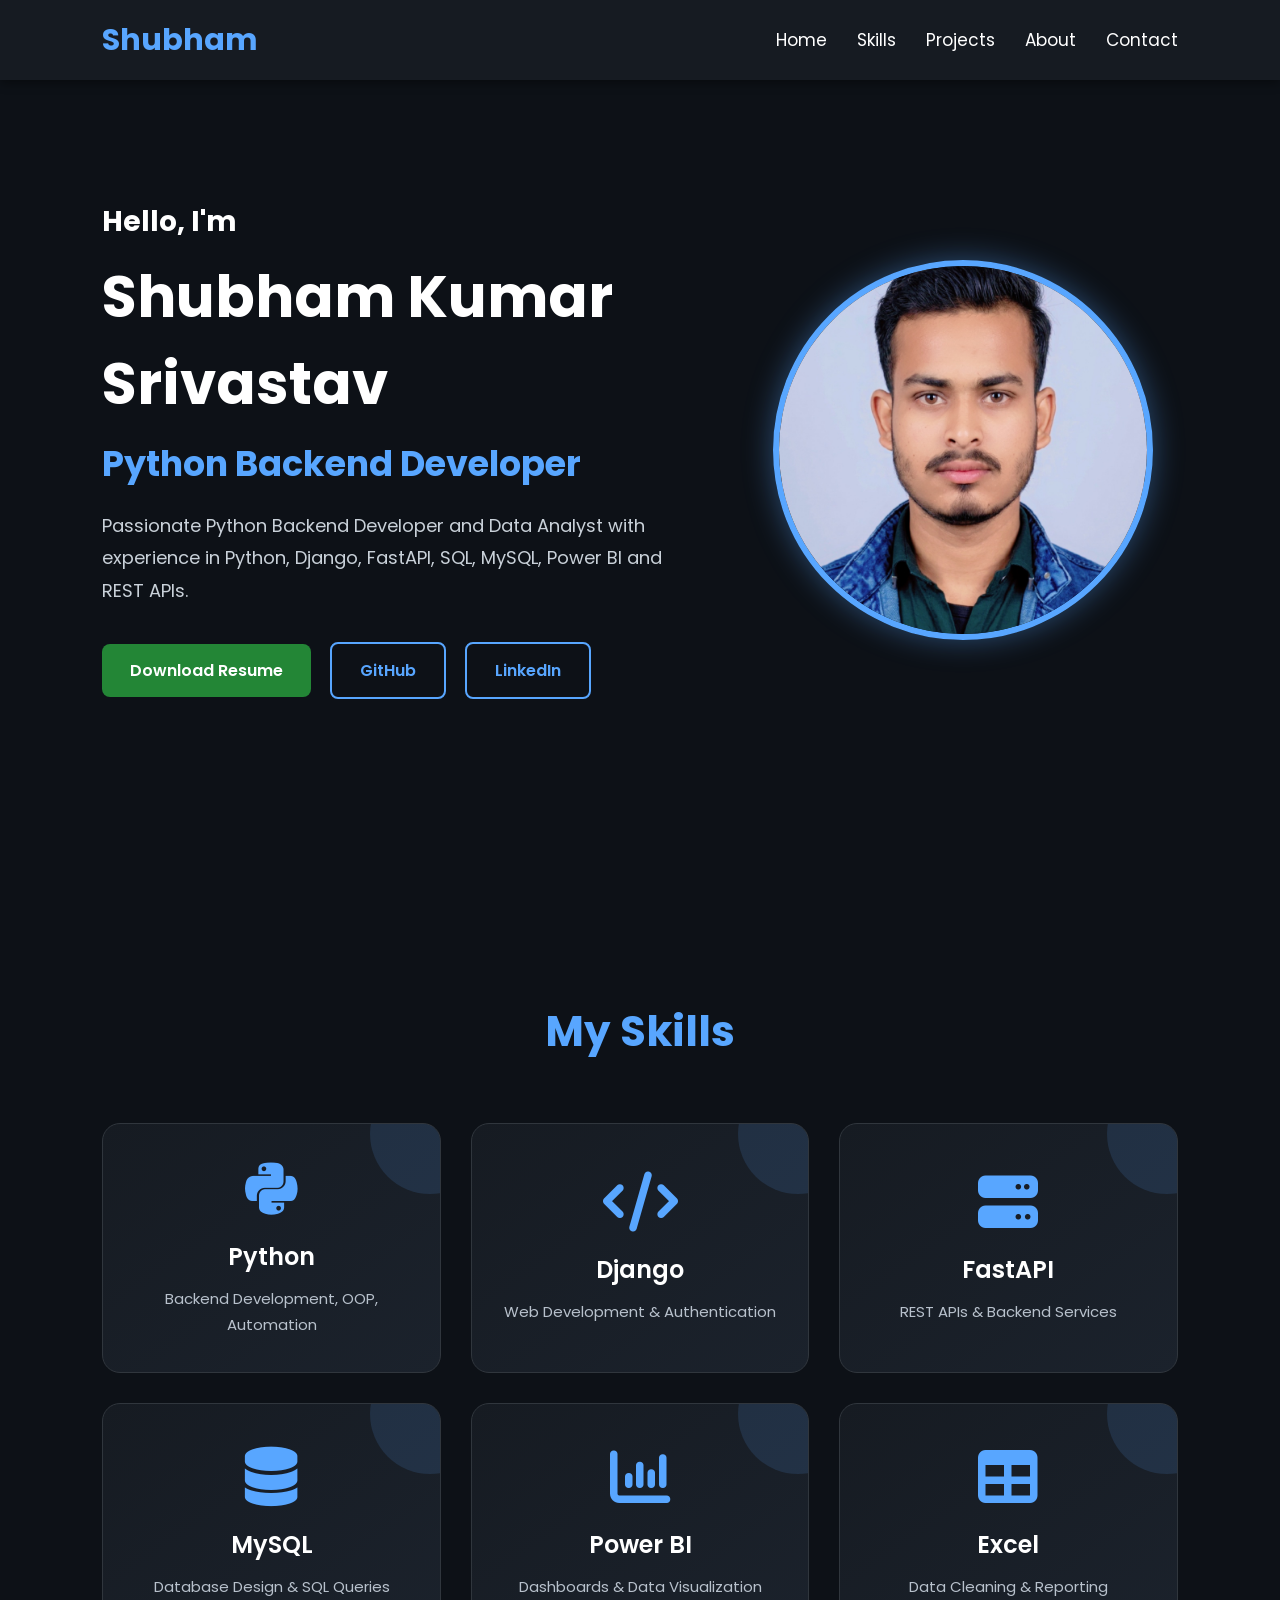
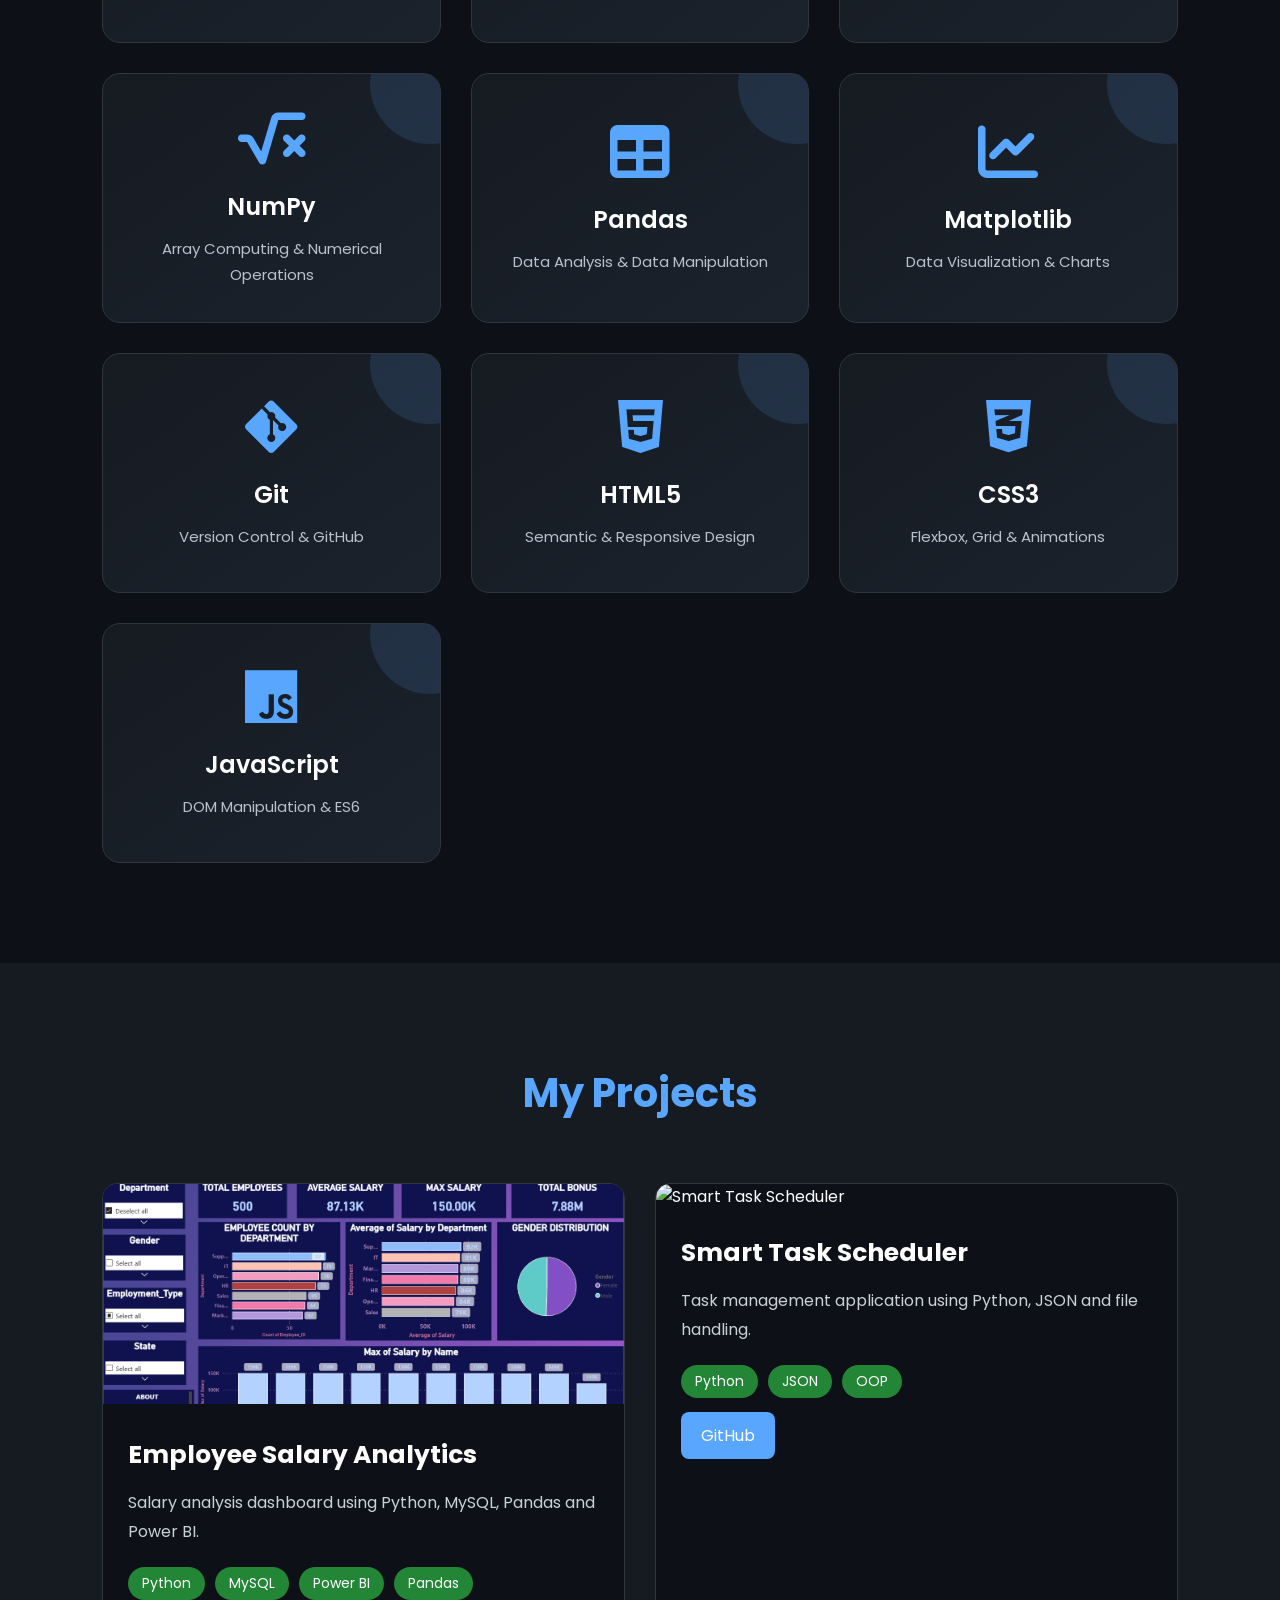
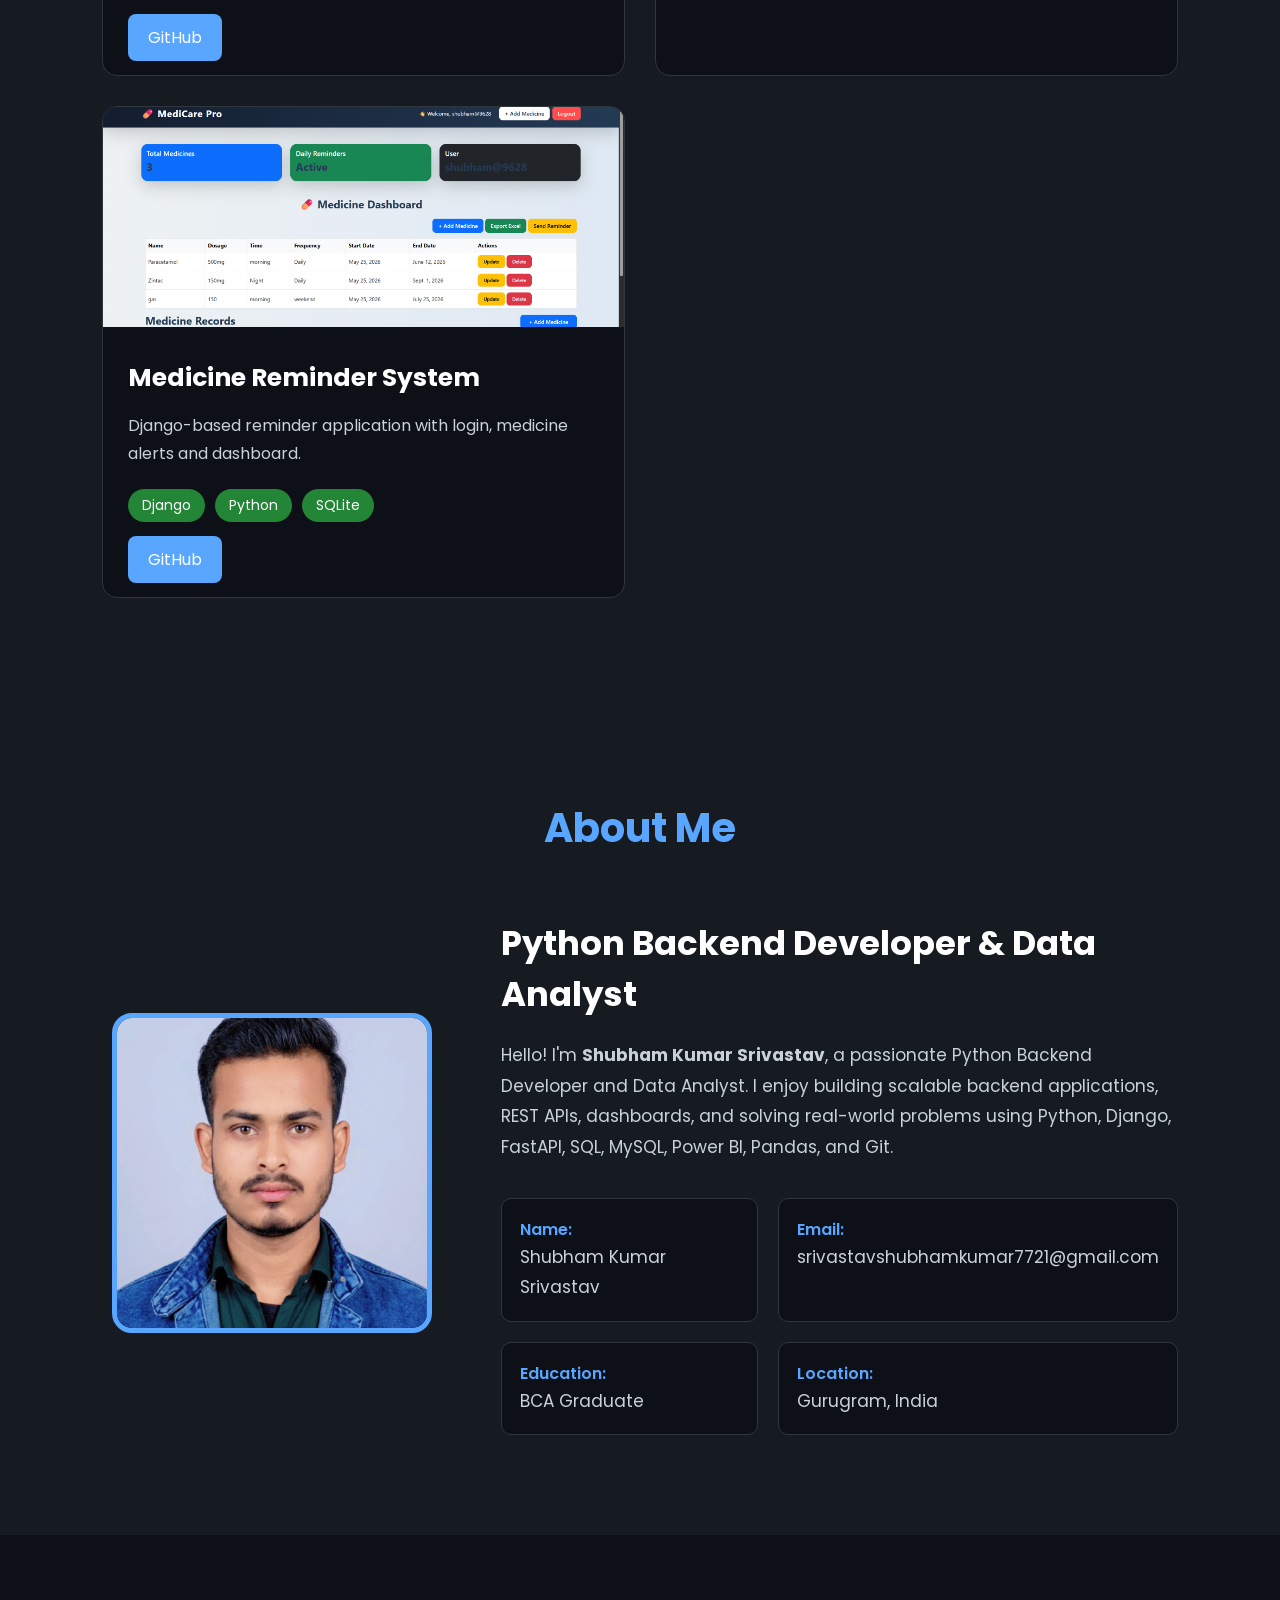
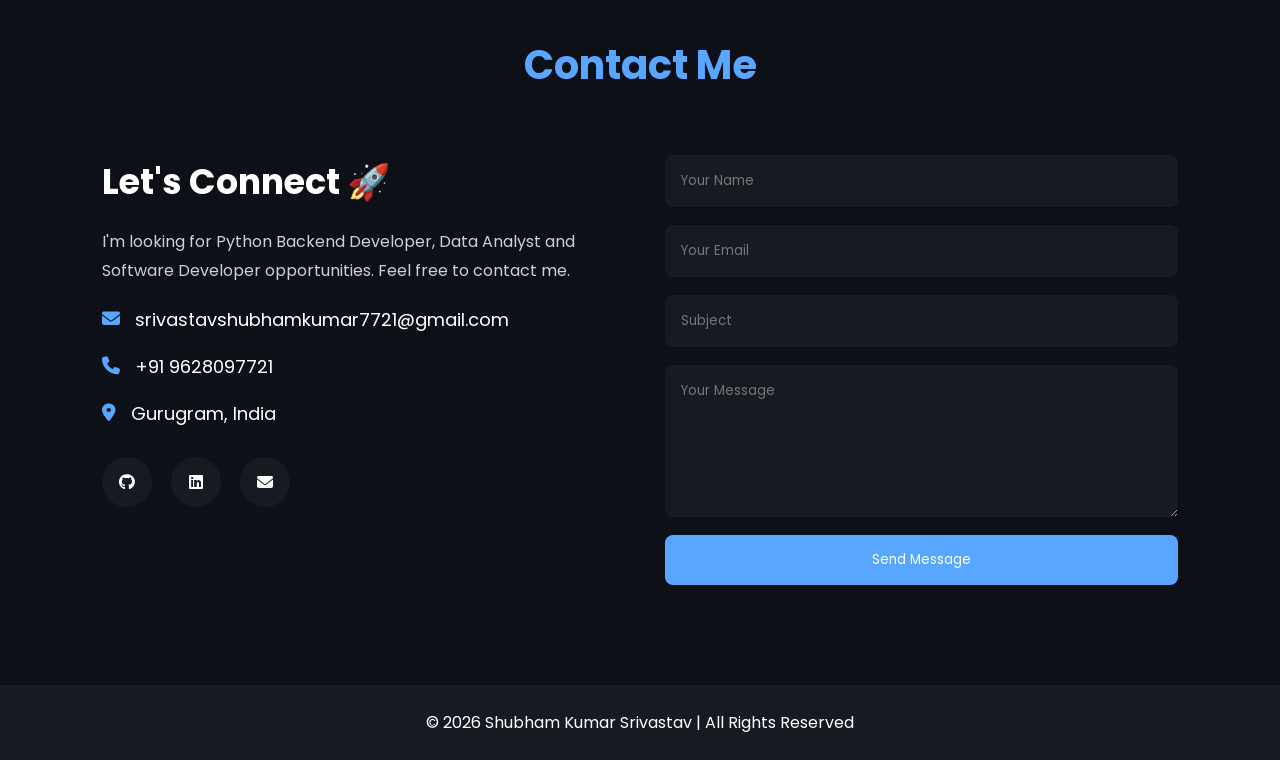
==== index.html @ 9832d1fc "Initial portfolio website" ====
<!DOCTYPE html>
<html lang="en">

<head>

    <meta charset="UTF-8">

    <meta name="viewport" content="width=device-width, initial-scale=1.0">

    <title>
        Shubham Kumar Srivastav | Python Backend Developer
    </title>

    <meta name="description"
        content="Portfolio of Shubham Kumar Srivastav - Python Backend Developer, Data Analyst and Django Developer.">

    <meta name="keywords" content="Python Developer, Django, FastAPI, Backend Developer, Data Analyst, SQL, Power BI">

    <meta name="author" content="Shubham Kumar Srivastav">

    <!-- Google Font -->

    <link rel="preconnect" href="https://fonts.googleapis.com">

    <link rel="preconnect" href="https://fonts.gstatic.com" crossorigin>

    <link href="https://fonts.googleapis.com/css2?family=Poppins:wght@300;400;500;600;700;800&display=swap"
        rel="stylesheet">

    <!-- Font Awesome -->

    <link rel="stylesheet" href="https://cdnjs.cloudflare.com/ajax/libs/font-awesome/6.7.2/css/all.min.css">

    <!-- CSS -->

    <link rel="stylesheet" href="css/style.css">

    <link rel="stylesheet" href="css/responsive.css">

</head>

<body>

    <header>

        <div class="logo">
            Shubham
        </div>

        <nav>

            <ul>

                <li><a href="#home">Home</a></li>


                <li><a href="#skills">Skills</a></li>

                <li><a href="#projects">Projects</a></li>


                <li><a href="#about">About</a></li>

                <li><a href="#contact">Contact</a></li>

            </ul>

        </nav>

    </header>

    <section id="home" class="home">

        <div class="left">

            <h3>Hello, I'm</h3>

            <h1>Shubham Kumar Srivastav</h1>

            <h2>Python Backend Developer</h2>

            <p>
                Passionate Python Backend Developer and Data Analyst with
                experience in Python, Django, FastAPI, SQL, MySQL,
                Power BI and REST APIs.
            </p>

            <div class="buttons">

                <a href="/assets/shubhamresume.pdf" download class="btn">
                    Download Resume
                </a>

                <a href="https://github.com/Shubham9628-sk" target="_blank" class="btn2">
                    GitHub
                </a>

                <a href="https://www.linkedin.com/" target="_blank" class="btn2">
                    LinkedIn
                </a>

            </div>

        </div>

        <div class="right">

            <img src="image/profileimg.jpeg" alt="profile">

        </div>

    </section>

    <!-- ================= SKILLS ================= -->

    <section id="skills" class="skills">

        <h2 class="section-title">My Skills</h2>

        <div class="skills-container">

            <div class="skill-card">
                <i class="fa-brands fa-python"></i>
                <h3>Python</h3>
                <p>Backend Development, OOP, Automation</p>
            </div>

            <div class="skill-card">
                <i class="fa-solid fa-code"></i>
                <h3>Django</h3>
                <p>Web Development & Authentication</p>
            </div>

            <div class="skill-card">
                <i class="fa-solid fa-server"></i>
                <h3>FastAPI</h3>
                <p>REST APIs & Backend Services</p>
            </div>

            <div class="skill-card">
                <i class="fa-solid fa-database"></i>
                <h3>MySQL</h3>
                <p>Database Design & SQL Queries</p>
            </div>

            <div class="skill-card">
                <i class="fa-solid fa-chart-column"></i>
                <h3>Power BI</h3>
                <p>Dashboards & Data Visualization</p>
            </div>

            <div class="skill-card">
                <i class="fa-solid fa-table"></i>
                <h3>Excel</h3>
                <p>Data Cleaning & Reporting</p>
            </div>

            <div class="skill-card">
                <i class="fa-solid fa-square-root-variable"></i>
                <h3>NumPy</h3>
                <p>Array Computing & Numerical Operations</p>
            </div>

            <div class="skill-card">
                <i class="fa-solid fa-table"></i>
                <h3>Pandas</h3>
                <p>Data Analysis & Data Manipulation</p>
            </div>

            <div class="skill-card">
                <i class="fa-solid fa-chart-line"></i>
                <h3>Matplotlib</h3>
                <p>Data Visualization & Charts</p>
            </div>

            <div class="skill-card">
                <i class="fa-brands fa-git-alt"></i>
                <h3>Git</h3>
                <p>Version Control & GitHub</p>
            </div>

            <div class="skill-card">
                <i class="fa-brands fa-html5"></i>
                <h3>HTML5</h3>
                <p>Semantic & Responsive Design</p>
            </div>

            <div class="skill-card">
                <i class="fa-brands fa-css3-alt"></i>
                <h3>CSS3</h3>
                <p>Flexbox, Grid & Animations</p>
            </div>

            <div class="skill-card">
                <i class="fa-brands fa-js"></i>
                <h3>JavaScript</h3>
                <p>DOM Manipulation & ES6</p>
            </div>

        </div>

    </section>

    <!-- ================= PROJECTS ================= -->

    <section id="projects" class="projects">

        <h2 class="section-title">My Projects</h2>

        <div class="projects-container">

            <!-- Project 1 -->
            <div class="project-card">

                <img src="image/salary.png" alt="Employee Salary Analytics">

                <div class="project-content">

                    <h3>Employee Salary Analytics</h3>

                    <p>
                        Salary analysis dashboard using Python, MySQL,
                        Pandas and Power BI.
                    </p>

                    <div class="tech-stack">
                        <span>Python</span>
                        <span>MySQL</span>
                        <span>Power BI</span>
                        <span>Pandas</span>
                    </div>

                    <div class="project-btn">

                        <a href="https://github.com/Shubham9628-sk/Employee-Salary-Analytics" target="_blank">
                            GitHub
                        </a>

                    </div>

                </div>

            </div>

            <!-- Project 2 -->

            <div class="project-card">

                <img src="images/task.png" alt="Smart Task Scheduler">

                <div class="project-content">

                    <h3>Smart Task Scheduler</h3>

                    <p>
                        Task management application using Python,
                        JSON and file handling.
                    </p>

                    <div class="tech-stack">
                        <span>Python</span>
                        <span>JSON</span>
                        <span>OOP</span>
                    </div>

                    <div class="project-btn">

                        <a href="https://github.com/Shubham9628-sk/Smart_Task_Scheduler" target="_blank">
                            GitHub
                        </a>

                    </div>

                </div>

            </div>

            <!-- Project 3 -->

            <div class="project-card">

                <img src="image/medicine.png" alt="Medicine Reminder">

                <div class="project-content">

                    <h3>Medicine Reminder System</h3>

                    <p>
                        Django-based reminder application with login,
                        medicine alerts and dashboard.
                    </p>

                    <div class="tech-stack">
                        <span>Django</span>
                        <span>Python</span>
                        <span>SQLite</span>
                    </div>

                    <div class="project-btn">

                        <a href="#">
                            GitHub
                        </a>

                    </div>

                </div>

            </div>

        </div>

    </section>

    <!-- ================= ABOUT ================= -->

    <section id="about" class="about">

        <h2 class="section-title">About Me</h2>

        <div class="about-container">

            <div class="about-image">
                <img src="image/profileimg.jpeg" alt="Profile">
            </div>

            <div class="about-content">

                <h3>Python Backend Developer & Data Analyst</h3>

                <p>
                    Hello! I'm <strong>Shubham Kumar Srivastav</strong>, a passionate
                    Python Backend Developer and Data Analyst.
                    I enjoy building scalable backend applications,
                    REST APIs, dashboards, and solving real-world problems
                    using Python, Django, FastAPI, SQL, MySQL, Power BI,
                    Pandas, and Git.
                </p>

                <div class="about-info">

                    <div>
                        <span>Name:</span>
                        <p>Shubham Kumar Srivastav</p>
                    </div>

                    <div>
                        <span>Email:</span>
                        <p>srivastavshubhamkumar7721@gmail.com</p>
                    </div>

                    <div>
                        <span>Education:</span>
                        <p>BCA Graduate</p>
                    </div>

                    <div>
                        <span>Location:</span>
                        <p>Gurugram, India</p>
                    </div>

                </div>

            </div>

        </div>

    </section>

    <!-- ================= CONTACT ================= -->

    <section id="contact" class="contact">

        <h2 class="section-title">Contact Me</h2>

        <div class="contact-container">

            <div class="contact-info">

                <h3>Let's Connect 🚀</h3>

                <p>
                    I'm looking for Python Backend Developer,
                    Data Analyst and Software Developer opportunities.
                    Feel free to contact me.
                </p>

                <div class="contact-item">
                    <i class="fa-solid fa-envelope"></i>
                    <span>srivastavshubhamkumar7721@gmail.com</span>
                </div>

                <div class="contact-item">
                    <i class="fa-solid fa-phone"></i>
                    <span>+91 9628097721</span>
                </div>

                <div class="contact-item">
                    <i class="fa-solid fa-location-dot"></i>
                    <span>Gurugram, India</span>
                </div>

                <div class="social-icons">

                    <a href="https://github.com/Shubham9628-sk" target="_blank">
                        <i class="fab fa-github"></i>
                    </a>

                    <a href="https://www.linkedin.com/in/YOUR-LINKEDIN" target="_blank">
                        <i class="fab fa-linkedin"></i>
                    </a>

                    <a href="mailto:srivastavshubhamkumar7721@gmail.com">
                        <i class="fas fa-envelope"></i>
                    </a>

                </div>

            </div>

            <form>

                <input type="text" placeholder="Your Name">

                <input type="email" placeholder="Your Email">

                <input type="text" placeholder="Subject">

                <textarea rows="6" placeholder="Your Message"></textarea>

                <button type="submit">Send Message</button>

            </form>

        </div>

    </section>

    <footer>

        <p>
            © 2026 Shubham Kumar Srivastav | All Rights Reserved
        </p>

    </footer>

    <button id="topBtn">
        <i class="fas fa-arrow-up"></i>
    </button>

    <script src="js/script.js"></script>

</body>

</html>
---- css/style.css ----
/* Google Font */
@import url('https://fonts.googleapis.com/css2?family=Poppins:wght@300;400;500;600;700;800&display=swap');

*{
    margin:0;
    padding:0;
    box-sizing:border-box;
    font-family:'Poppins',sans-serif;
    scroll-behavior:smooth;
}

body{
    background:#0d1117;
    color:#fff;
}

/* Header */

header{
    width:100%;
    height:80px;
    display:flex;
    justify-content:space-between;
    align-items:center;
    padding:0 8%;
    background:#161b22;
    position:fixed;
    top:0;
    left:0;
    z-index:1000;
    box-shadow:0 3px 10px rgba(0,0,0,.4);
}

.logo{
    font-size:30px;
    font-weight:700;
    color:#58a6ff;
}

nav ul{
    display:flex;
    list-style:none;
}

nav ul li{
    margin-left:30px;
}

nav ul li a{
    text-decoration:none;
    color:white;
    font-size:17px;
    transition:.3s;
}

nav ul li a:hover{
    color:#58a6ff;
}

/* Home */

.home{
    min-height:100vh;
    display:flex;
    justify-content:space-between;
    align-items:center;
    padding:120px 8%;
}

.left{
    width:55%;
}

.left h3{
    font-size:28px;
}

.left h1{
    font-size:58px;
    margin:10px 0;
}

.left h2{
    font-size:35px;
    color:#58a6ff;
}

.left p{
    margin-top:20px;
    line-height:1.8;
    color:#c9d1d9;
    font-size:18px;
}

/* Buttons */

.buttons{
    margin-top:35px;
}

.btn,
.btn2{

    display:inline-block;
    padding:14px 28px;
    text-decoration:none;
    border-radius:8px;
    margin-right:15px;
    transition:.3s;
    font-weight:600;

}

.btn{

    background:#238636;
    color:white;

}

.btn:hover{

    background:#2ea043;

}

.btn2{

    border:2px solid #58a6ff;
    color:#58a6ff;

}

.btn2:hover{

    background:#58a6ff;
    color:white;

}

/* Image */

.right{

    width:40%;
    display:flex;
    justify-content:center;

}

.right img{

    width:380px;
    height:380px;
    object-fit:cover;
    border-radius:50%;
    border:6px solid #58a6ff;
    box-shadow:0 0 30px rgba(88,166,255,.4);

}

/*==================== SKILLS ====================*/

.skills{
    padding:100px 8%;
    background:#0d1117;
}

.skills .section-title{
    text-align:center;
    font-size:42px;
    color:#58a6ff;
    margin-bottom:60px;
    font-weight:700;
}

.skills-container{
    width:100%;
    max-width:1200px;
    margin:auto;

    display:grid;
    grid-template-columns:repeat(auto-fit,minmax(250px,1fr));
    gap:30px;
}

.skill-card{

    background:linear-gradient(145deg,#161b22,#1b222c);

    border:1px solid #30363d;

    border-radius:18px;

    padding:35px 25px;

    min-height:240px;

    display:flex;
    flex-direction:column;
    justify-content:center;
    align-items:center;

    text-align:center;

    transition:all .4s ease;

    overflow:hidden;

    position:relative;

}

.skill-card::before{

    content:"";

    position:absolute;

    width:120px;
    height:120px;

    background:#58a6ff22;

    border-radius:50%;

    top:-50px;
    right:-50px;

    transition:.4s;

}

.skill-card:hover::before{

    width:180px;
    height:180px;

}

.skill-card:hover{

    transform:translateY(-12px);

    border-color:#58a6ff;

    box-shadow:0 15px 35px rgba(88,166,255,.30);

}

.skill-card i{

    font-size:60px;

    color:#58a6ff;

    margin-bottom:20px;

}

.skill-card h3{

    color:#fff;

    font-size:24px;

    margin-bottom:12px;

    font-weight:600;

}

.skill-card p{

    color:#b8c1cc;

    font-size:15px;

    line-height:1.7;

}

/* Different Icon Colors */

.fa-python{
    color:#ffd43b;
}

.fa-html5{
    color:#e34f26;
}

.fa-css3-alt{
    color:#1572b6;
}

.fa-js{
    color:#f7df1e;
}

.fa-git-alt{
    color:#f1502f;
}

.fa-database{
    color:#00c853;
}

.fa-chart-column{
    color:#ff9800;
}

.fa-server{
    color:#58a6ff;
}



/* ================= PROJECTS ================= */

.projects{

    padding:100px 8%;
    background:#161b22;

}

.projects-container{

    display:grid;
    grid-template-columns:repeat(auto-fit,minmax(340px,1fr));
    gap:30px;

}

.project-card{

    background:#0d1117;
    border-radius:15px;
    overflow:hidden;
    border:1px solid #30363d;
    transition:.4s;

}

.project-card:hover{

    transform:translateY(-10px);
    border-color:#58a6ff;
    box-shadow:0 10px 30px rgba(88,166,255,.3);

}

.project-card img{

    width:100%;
    height:220px;
    object-fit:cover;

}

.project-content{

    padding:25px;

}

.project-content h3{

    font-size:25px;
    margin-bottom:15px;

}

.project-content p{

    color:#c9d1d9;
    line-height:1.8;
    margin-bottom:20px;

}

.tech-stack{

    display:flex;
    flex-wrap:wrap;
    gap:10px;
    margin-bottom:25px;

}

.tech-stack span{

    background:#238636;
    padding:6px 14px;
    border-radius:30px;
    font-size:14px;

}

.project-btn a{

    text-decoration:none;
    color:white;
    background:#58a6ff;
    padding:12px 20px;
    border-radius:8px;
    transition:.3s;

}

.project-btn a:hover{

    background:#1f6feb;

}
/* ================= ABOUT ================= */

.about{

    padding:100px 8%;
    background:#161b22;

}

.section-title{

    text-align:center;
    font-size:40px;
    margin-bottom:60px;
    color:#58a6ff;

}

.about-container{

    display:flex;
    justify-content:space-between;
    align-items:center;
    gap:60px;

}

.about-image{

    flex:1;
    text-align:center;

}

.about-image img{

    width:320px;
    height:320px;
    border-radius:20px;
    object-fit:cover;
    border:5px solid #58a6ff;

}

.about-content{

    flex:2;

}

.about-content h3{

    font-size:34px;
    margin-bottom:20px;

}

.about-content p{

    color:#c9d1d9;
    line-height:1.8;
    font-size:17px;

}

.about-info{

    display:grid;
    grid-template-columns:repeat(2,1fr);
    gap:20px;
    margin-top:35px;

}

.about-info div{

    background:#0d1117;
    padding:18px;
    border-radius:10px;
    border:1px solid #30363d;
    transition:.3s;

}

.about-info div:hover{

    transform:translateY(-5px);
    border-color:#58a6ff;

}

.about-info span{

    color:#58a6ff;
    font-weight:600;

}

/* ================= CONTACT ================= */

.contact{

    padding:100px 8%;
    background:#0d1117;

}

.contact-container{

    display:grid;
    grid-template-columns:1fr 1fr;
    gap:50px;

}

.contact-info h3{

    font-size:35px;
    margin-bottom:20px;

}

.contact-info p{

    color:#c9d1d9;
    line-height:1.8;

}

.contact-item{

    margin-top:20px;
    display:flex;
    align-items:center;
    gap:15px;
    font-size:18px;

}

.contact-item i{

    color:#58a6ff;
}

.social-icons{

    margin-top:30px;

}

.social-icons a{

    display:inline-flex;
    width:50px;
    height:50px;
    justify-content:center;
    align-items:center;
    text-decoration:none;
    color:white;
    background:#161b22;
    border-radius:50%;
    margin-right:15px;
    transition:.3s;

}

.social-icons a:hover{

    background:#58a6ff;

}

form{

    display:flex;
    flex-direction:column;

}

form input,
form textarea{

    margin-bottom:18px;
    padding:16px;
    border:none;
    border-radius:8px;
    background:#161b22;
    color:white;

}

form button{

    padding:15px;
    background:#58a6ff;
    color:white;
    border:none;
    border-radius:8px;
    cursor:pointer;
    transition:.3s;

}

form button:hover{

    background:#1f6feb;

}

/* Footer */

footer{

    background:#161b22;
    text-align:center;
    padding:25px;

}

/* Scroll Button */

#topBtn{

    position:fixed;
    right:30px;
    bottom:30px;
    width:50px;
    height:50px;
    border:none;
    border-radius:50%;
    background:#58a6ff;
    color:white;
    cursor:pointer;
    display:none;
    font-size:18px;

}
---- css/responsive.css ----
/* ==================== RESPONSIVE ==================== */

@media (max-width: 991px) {

    .home {
        flex-direction: column-reverse;
        text-align: center;
    }

    .left,
    .right {
        width: 100%;
    }

    .right {
        margin-bottom: 40px;
    }

    .right img {
        width: 280px;
        height: 280px;
    }

    .left h1 {
        font-size: 42px;
    }

    .left h2 {
        font-size: 28px;
    }

    header {
        flex-direction: column;
        height: auto;
        padding: 20px;
    }

    nav ul {
        margin-top: 15px;
    }

    .about-container {
        flex-direction: column;
    }

    .about-info {
        grid-template-columns: 1fr;
    }

    .contact-container {
        grid-template-columns: 1fr;
    }

    .skills-container {
        grid-template-columns: repeat(2, 1fr);
    }
}

@media (max-width: 600px) {

    nav ul {
        flex-wrap: wrap;
        justify-content: center;
    }

    nav ul li {
        margin: 10px;
    }

    .left h1 {
        font-size: 34px;
    }

    .left h2 {
        font-size: 24px;
    }

    .left p {
        font-size: 16px;
    }

    .btn,
    .btn2 {
        display: block;
        margin: 15px auto;
    }

    .skills-container {
        grid-template-columns: 1fr;
    }

    .skill-card {
        min-height: 220px;
        padding: 30px 20px;
    }

    .skill-card i {
        font-size: 50px;
    }

    .skill-card h3 {
        font-size: 22px;
    }
}
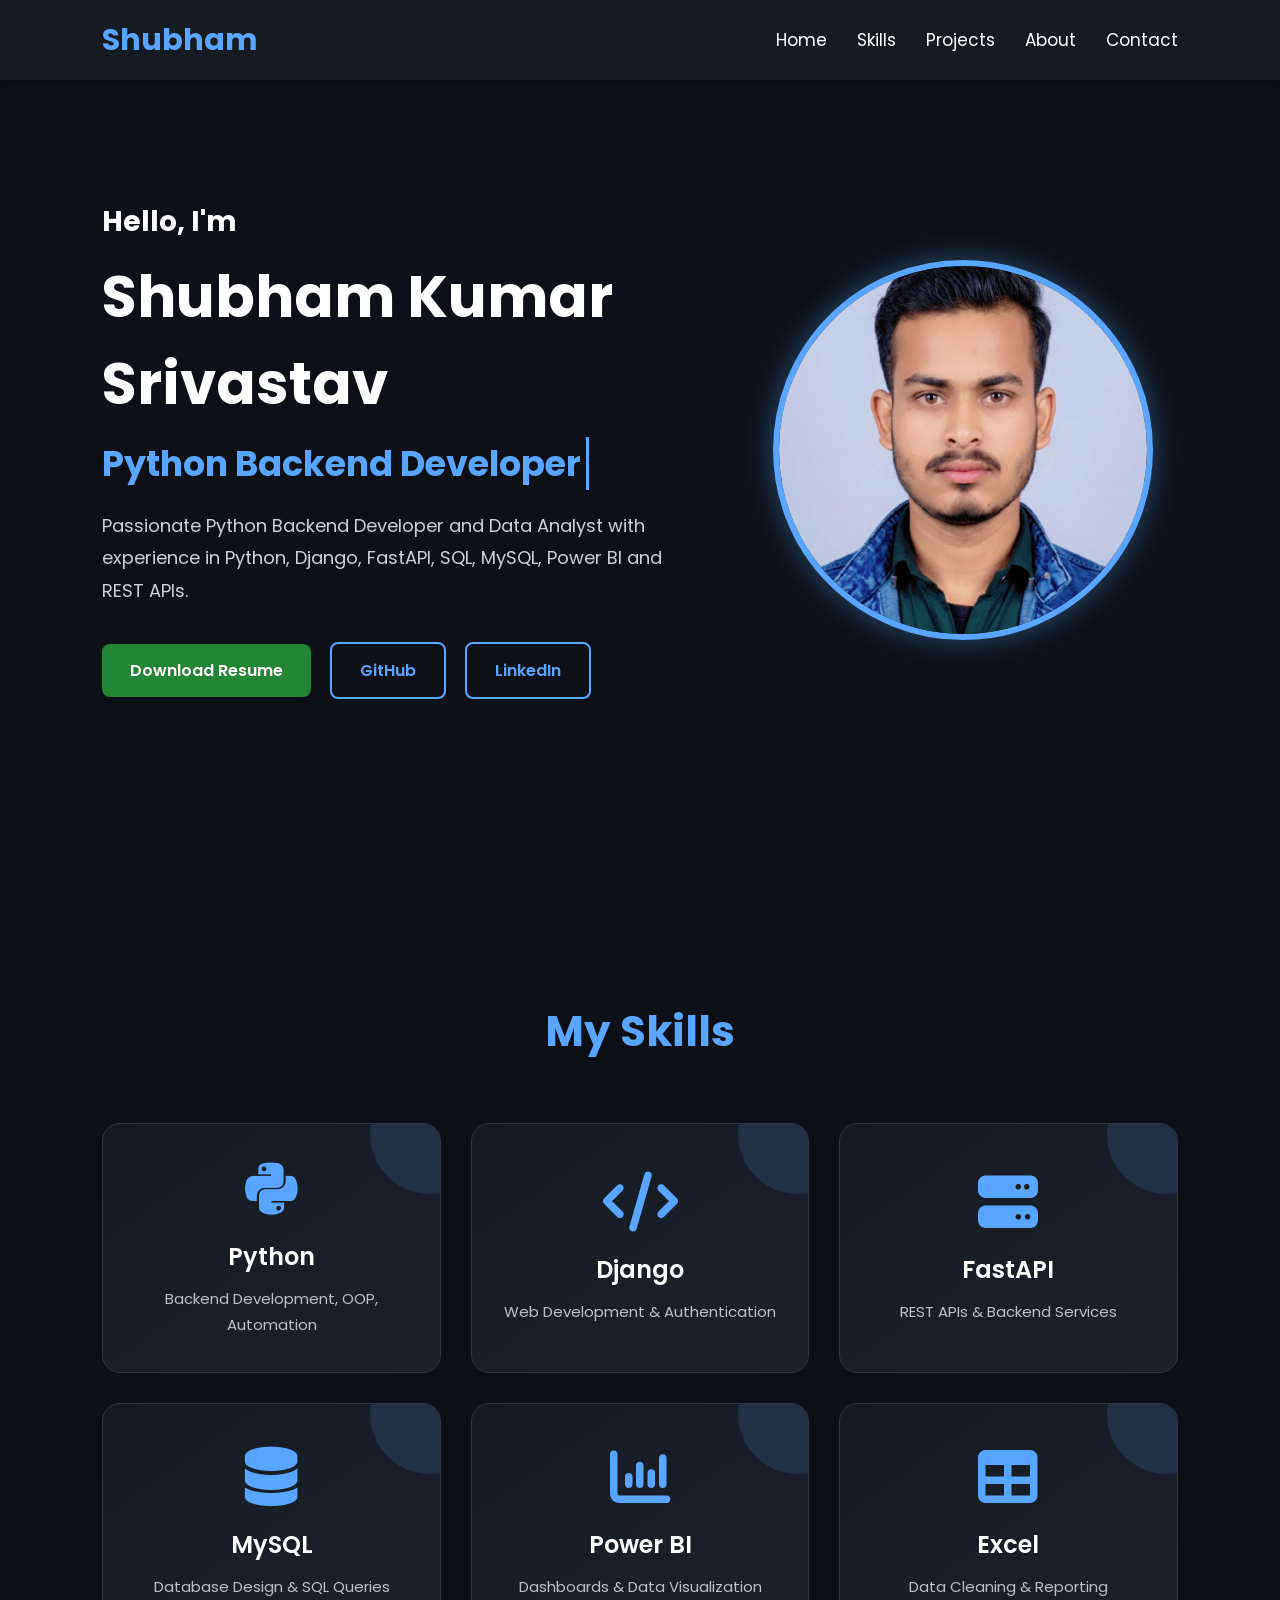
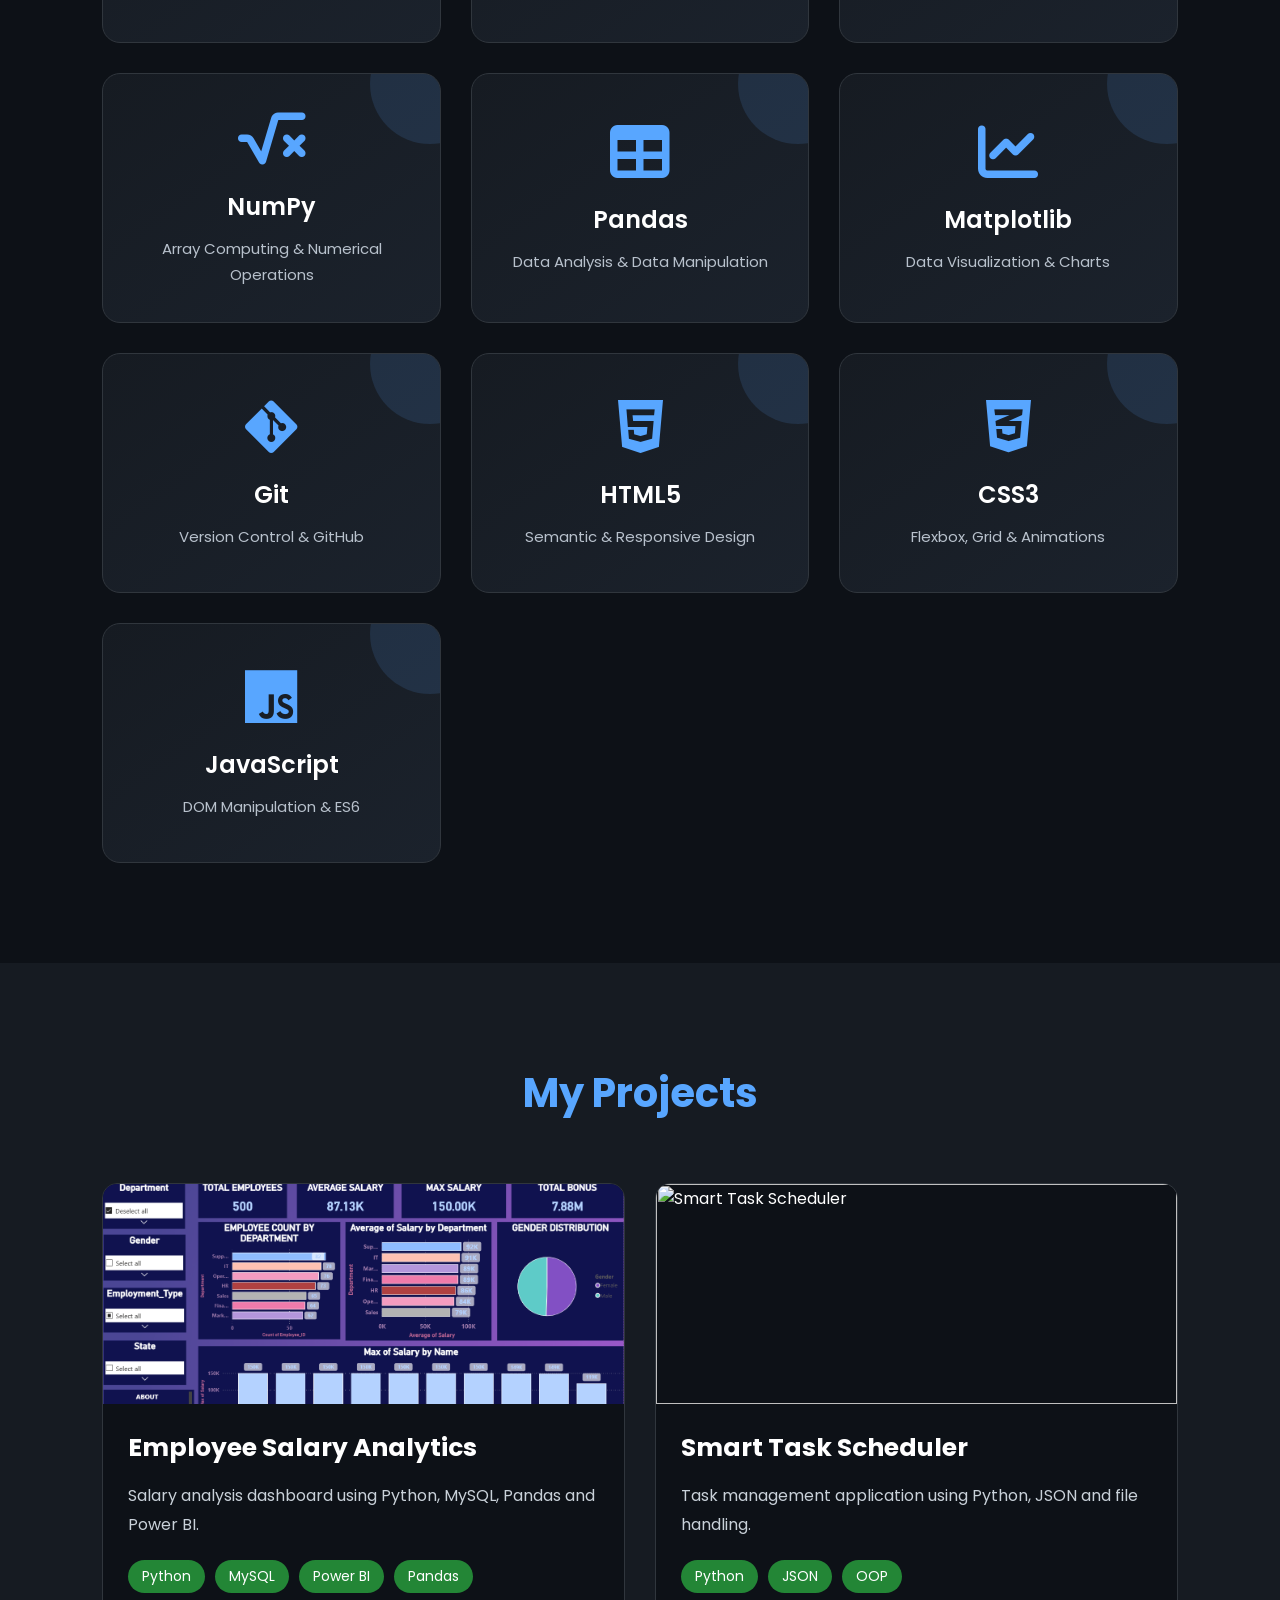
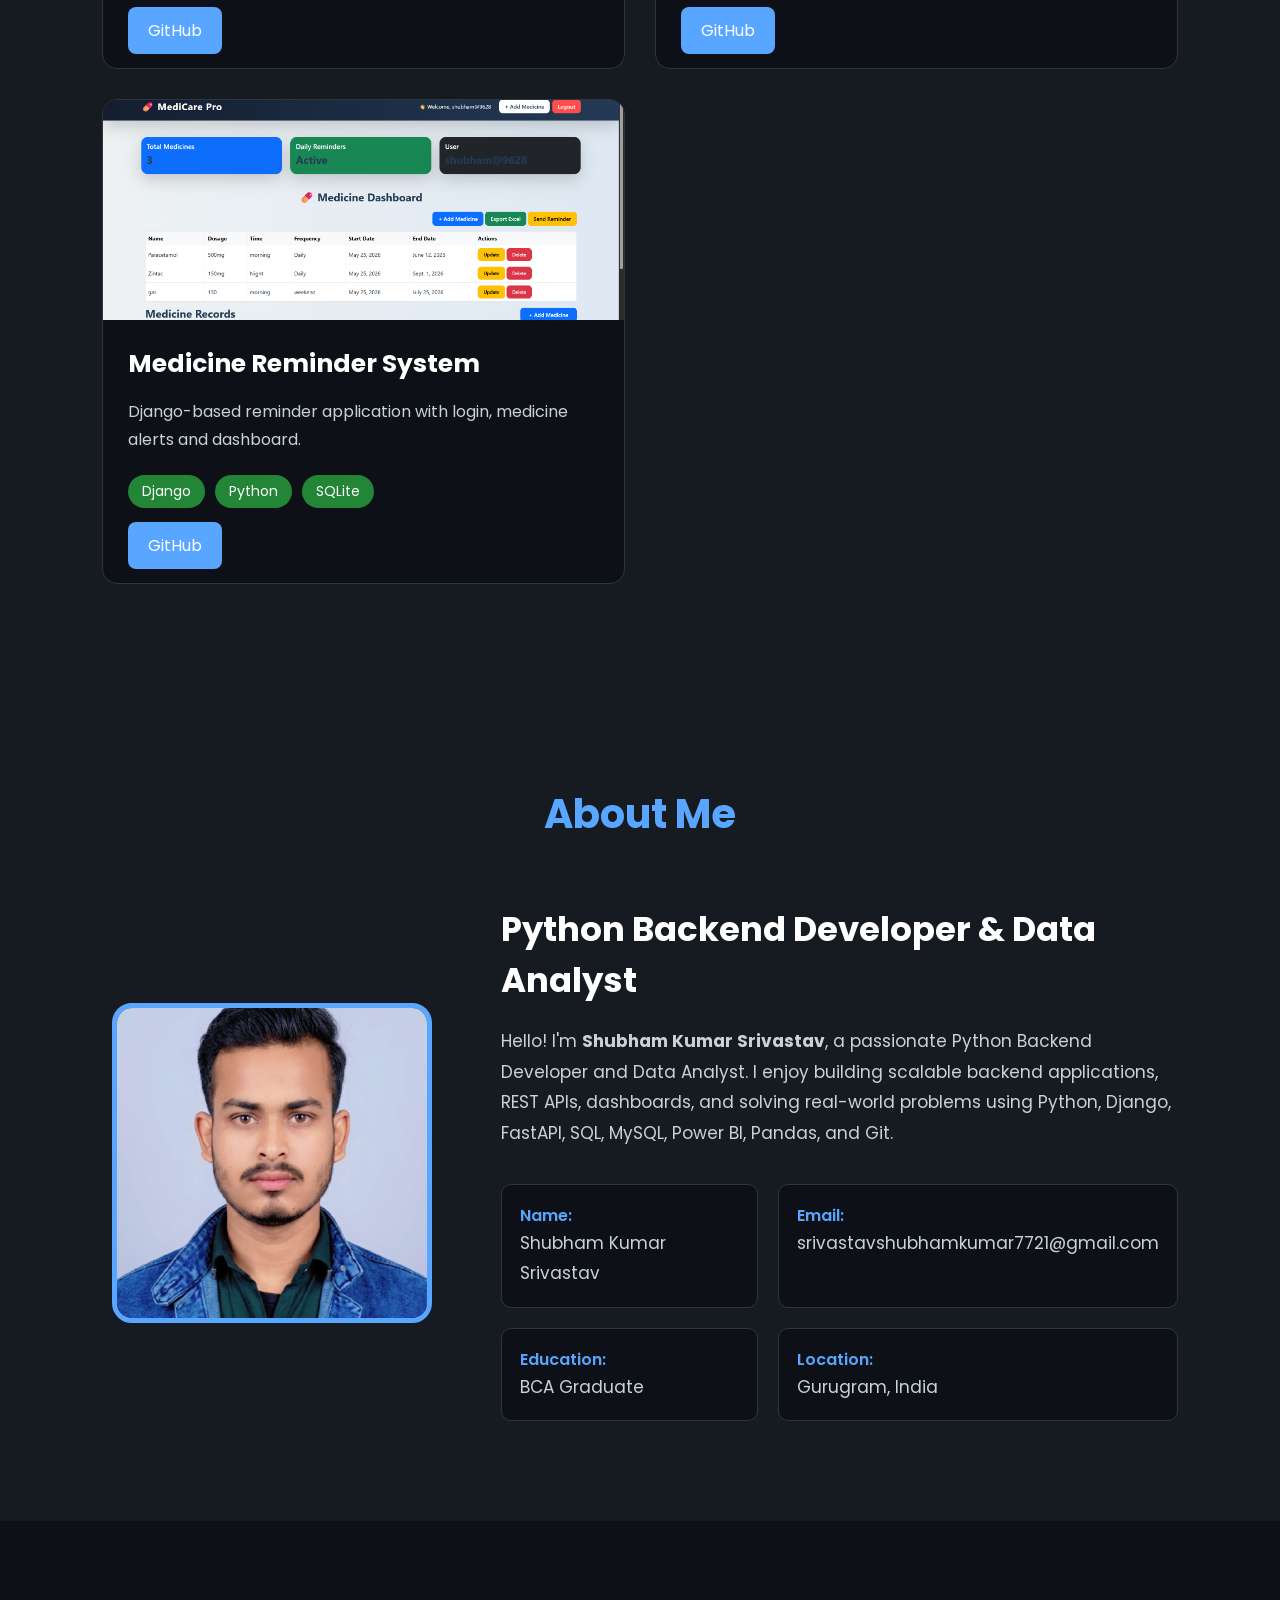
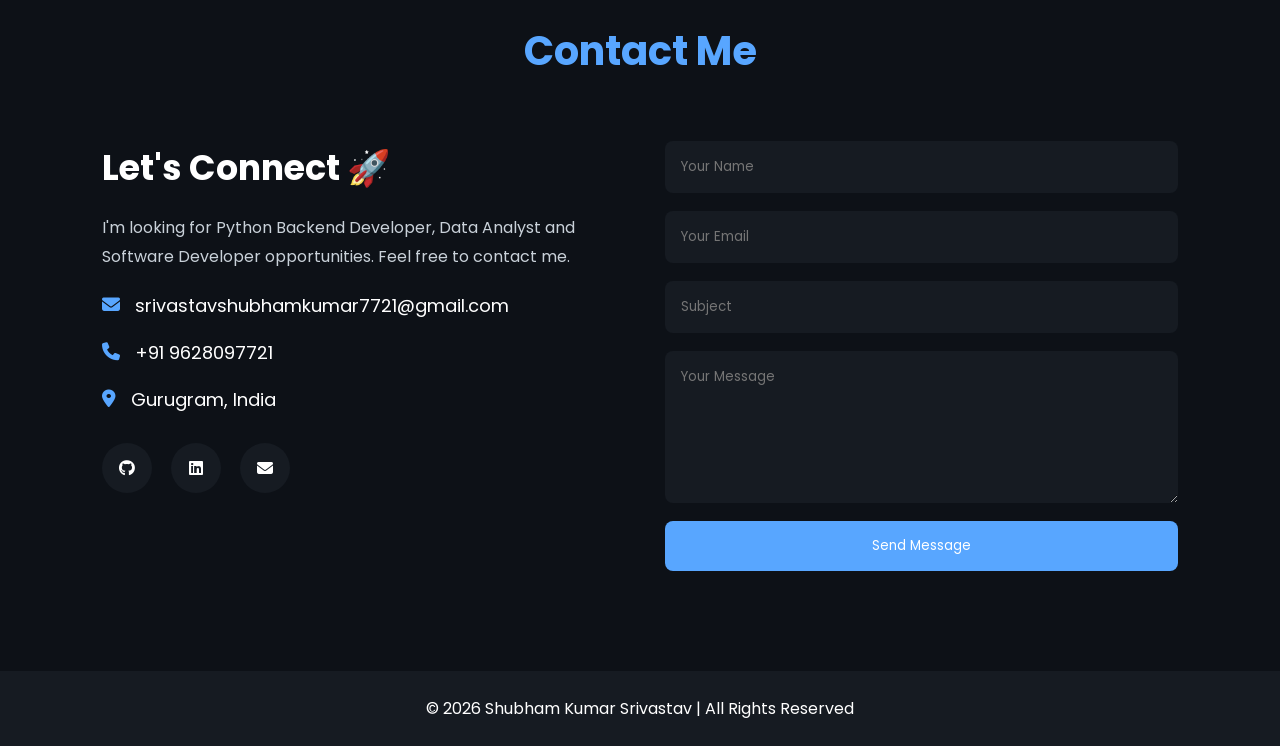
==== commit e59edb0e: "Add animated role typing effect" ====
--- a/index.html
+++ b/index.html
@@ -1,25 +1,64 @@
-<!DOCTYPE html>
-<html lang="en">
-
 <head>
 
     <meta charset="UTF-8">
-
     <meta name="viewport" content="width=device-width, initial-scale=1.0">
 
-    <title>
-        Shubham Kumar Srivastav | Python Backend Developer
-    </title>
+    <title>Shubham Kumar Srivastav | Data Analyst & Python Backend Developer</title>
 
     <meta name="description"
-        content="Portfolio of Shubham Kumar Srivastav - Python Backend Developer, Data Analyst and Django Developer.">
-
-    <meta name="keywords" content="Python Developer, Django, FastAPI, Backend Developer, Data Analyst, SQL, Power BI">
+        content="Portfolio of Shubham Kumar Srivastav, a Data Analyst and Python Backend Developer skilled in Python, SQL, Django, FastAPI, MySQL, Power BI, Pandas and REST APIs.">
+
+    <meta name="keywords"
+        content="Shubham Kumar Srivastav, Shubham Kumar, Data Analyst, Python Developer, Python Backend Developer, SQL, Power BI, Django, FastAPI, MySQL, Pandas">
 
     <meta name="author" content="Shubham Kumar Srivastav">
 
+    <meta name="robots" content="index, follow">
+
+    <meta name="theme-color" content="#0d1117">
+
+    <!-- Canonical URL -->
+    <link rel="canonical" href="https://shubham9628-sk.github.io/Portfolio/">
+
+    <!-- Open Graph -->
+    <meta property="og:type" content="website">
+
+    <meta property="og:title" content="Shubham Kumar Srivastav | Data Analyst & Python Backend Developer">
+
+    <meta property="og:description"
+        content="Portfolio of Shubham Kumar Srivastav, a Data Analyst and Python Backend Developer skilled in Python, SQL, Django, FastAPI and Power BI.">
+
+    <meta property="og:url" content="https://shubham9628-sk.github.io/Portfolio/">
+
+    <meta property="og:image" content="https://shubham9628-sk.github.io/Portfolio/image/profileimg.jpeg">
+
+
+    <!-- Person Structured Data -->
+    <script type="application/ld+json">
+    {
+        "@context": "https://schema.org",
+        "@type": "Person",
+        "name": "Shubham Kumar Srivastav",
+        "url": "https://shubham9628-sk.github.io/Portfolio/",
+        "jobTitle": "Data Analyst and Python Backend Developer",
+        "sameAs": [
+            "https://github.com/Shubham9628-sk"
+        ],
+        "knowsAbout": [
+            "Python",
+            "SQL",
+            "Django",
+            "FastAPI",
+            "MySQL",
+            "Power BI",
+            "Pandas",
+            "REST APIs"
+        ]
+    }
+    </script>
+
+
     <!-- Google Font -->
-
     <link rel="preconnect" href="https://fonts.googleapis.com">
 
     <link rel="preconnect" href="https://fonts.gstatic.com" crossorigin>
@@ -27,12 +66,12 @@
     <link href="https://fonts.googleapis.com/css2?family=Poppins:wght@300;400;500;600;700;800&display=swap"
         rel="stylesheet">
 
+
     <!-- Font Awesome -->
-
     <link rel="stylesheet" href="https://cdnjs.cloudflare.com/ajax/libs/font-awesome/6.7.2/css/all.min.css">
 
+
     <!-- CSS -->
-
     <link rel="stylesheet" href="css/style.css">
 
     <link rel="stylesheet" href="css/responsive.css">
@@ -77,7 +116,9 @@
 
             <h1>Shubham Kumar Srivastav</h1>
 
-            <h2>Python Backend Developer</h2>
+            <h2 class="animated-role">
+                <span id="role-text"></span>
+            </h2>
 
             <p>
                 Passionate Python Backend Developer and Data Analyst with
@@ -86,10 +127,8 @@
             </p>
 
             <div class="buttons">
-
-                <a href="/assets/shubhamresume.pdf" download class="btn">
-                    Download Resume
-                </a>
+                <a href="assets/shubhamresume.pdf" download class="btn">Download Resume</a>
+
 
                 <a href="https://github.com/Shubham9628-sk" target="_blank" class="btn2">
                     GitHub
@@ -105,7 +144,7 @@
 
         <div class="right">
 
-            <img src="image/profileimg.jpeg" alt="profile">
+            <img src="image/profileimg.jpeg" alt="Shubham Kumar Srivastav - Python Backend Developer and Data Analyst">
 
         </div>
 
@@ -448,7 +487,7 @@
         <i class="fas fa-arrow-up"></i>
     </button>
 
-    <script src="js/script.js"></script>
+    <script src="script.js"></script>
 
 </body>
 
--- a/css/style.css
+++ b/css/style.css
@@ -650,4 +650,26 @@
     display:none;
     font-size:18px;
 
+}
+
+.animated-role {
+    min-height: 45px;
+}
+
+#role-text {
+    display: inline-block;
+    border-right: 3px solid currentColor;
+    padding-right: 5px;
+    white-space: nowrap;
+    animation: blinkCursor 0.7s infinite;
+}
+
+@keyframes blinkCursor {
+    0%, 50% {
+        border-color: currentColor;
+    }
+
+    51%, 100% {
+        border-color: transparent;
+    }
 }
